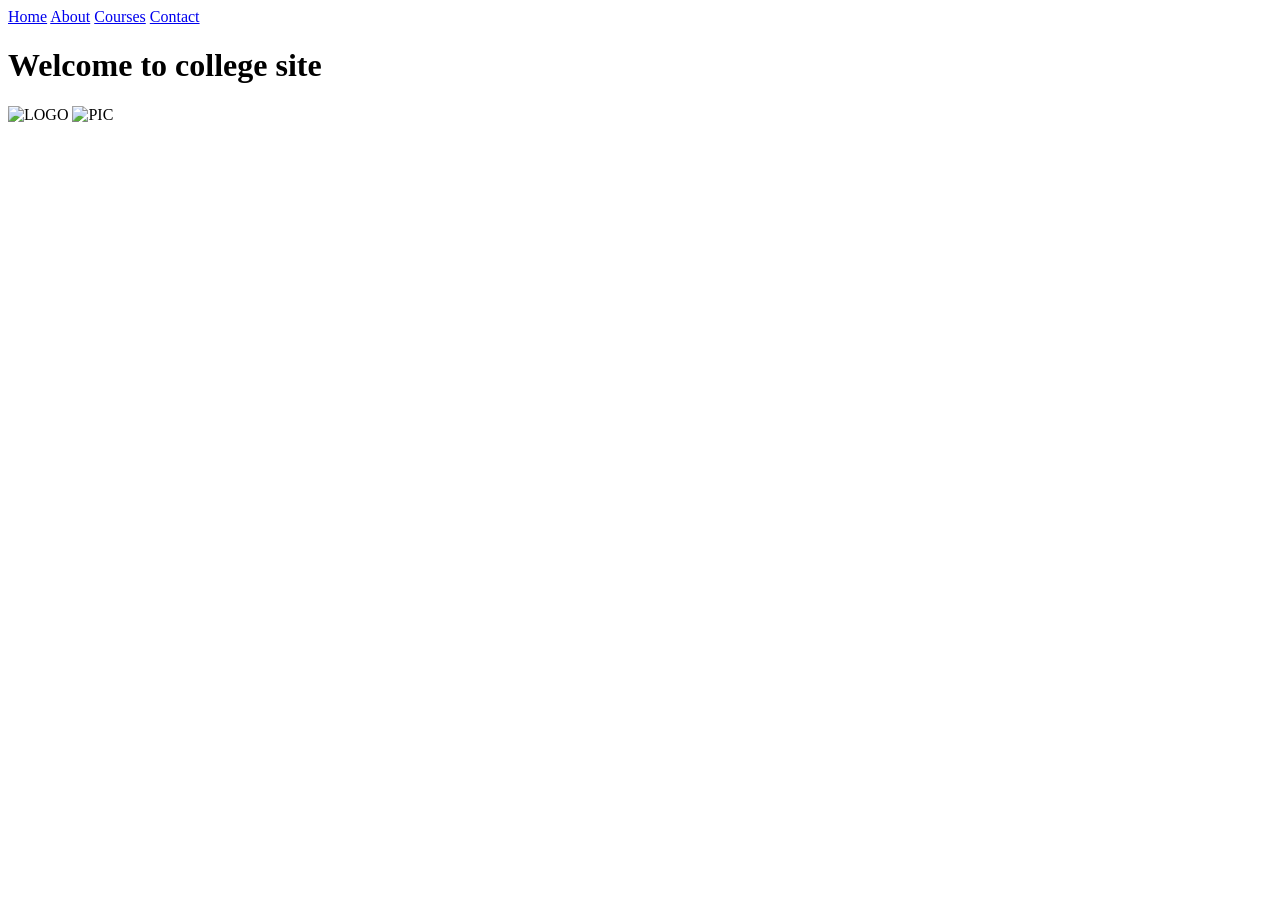
==== index.html @ 6aaa38d8 "Add files via upload" ====
<!DOCTYPE html>
<html lang="en">
<head>
    <meta charset="UTF-8">
    <meta name="viewport" content="width=device-width, initial-scale=1.0">
    <title>index</title>
</head>
<body>
    <header>
       <nav>
          <a href="index.html">Home</a>
          <a href="about.html">About</a>
          <a href="courses.html">Courses</a>
          <a href="contact.html">Contact</a>
       </nav>
    </header>
    <h1>Welcome to college site</h1>
     
    <img src="images/images.jpg" alt="LOGO">
    <img src="images/images (1).jpg" alt="PIC">
</body>
</html>
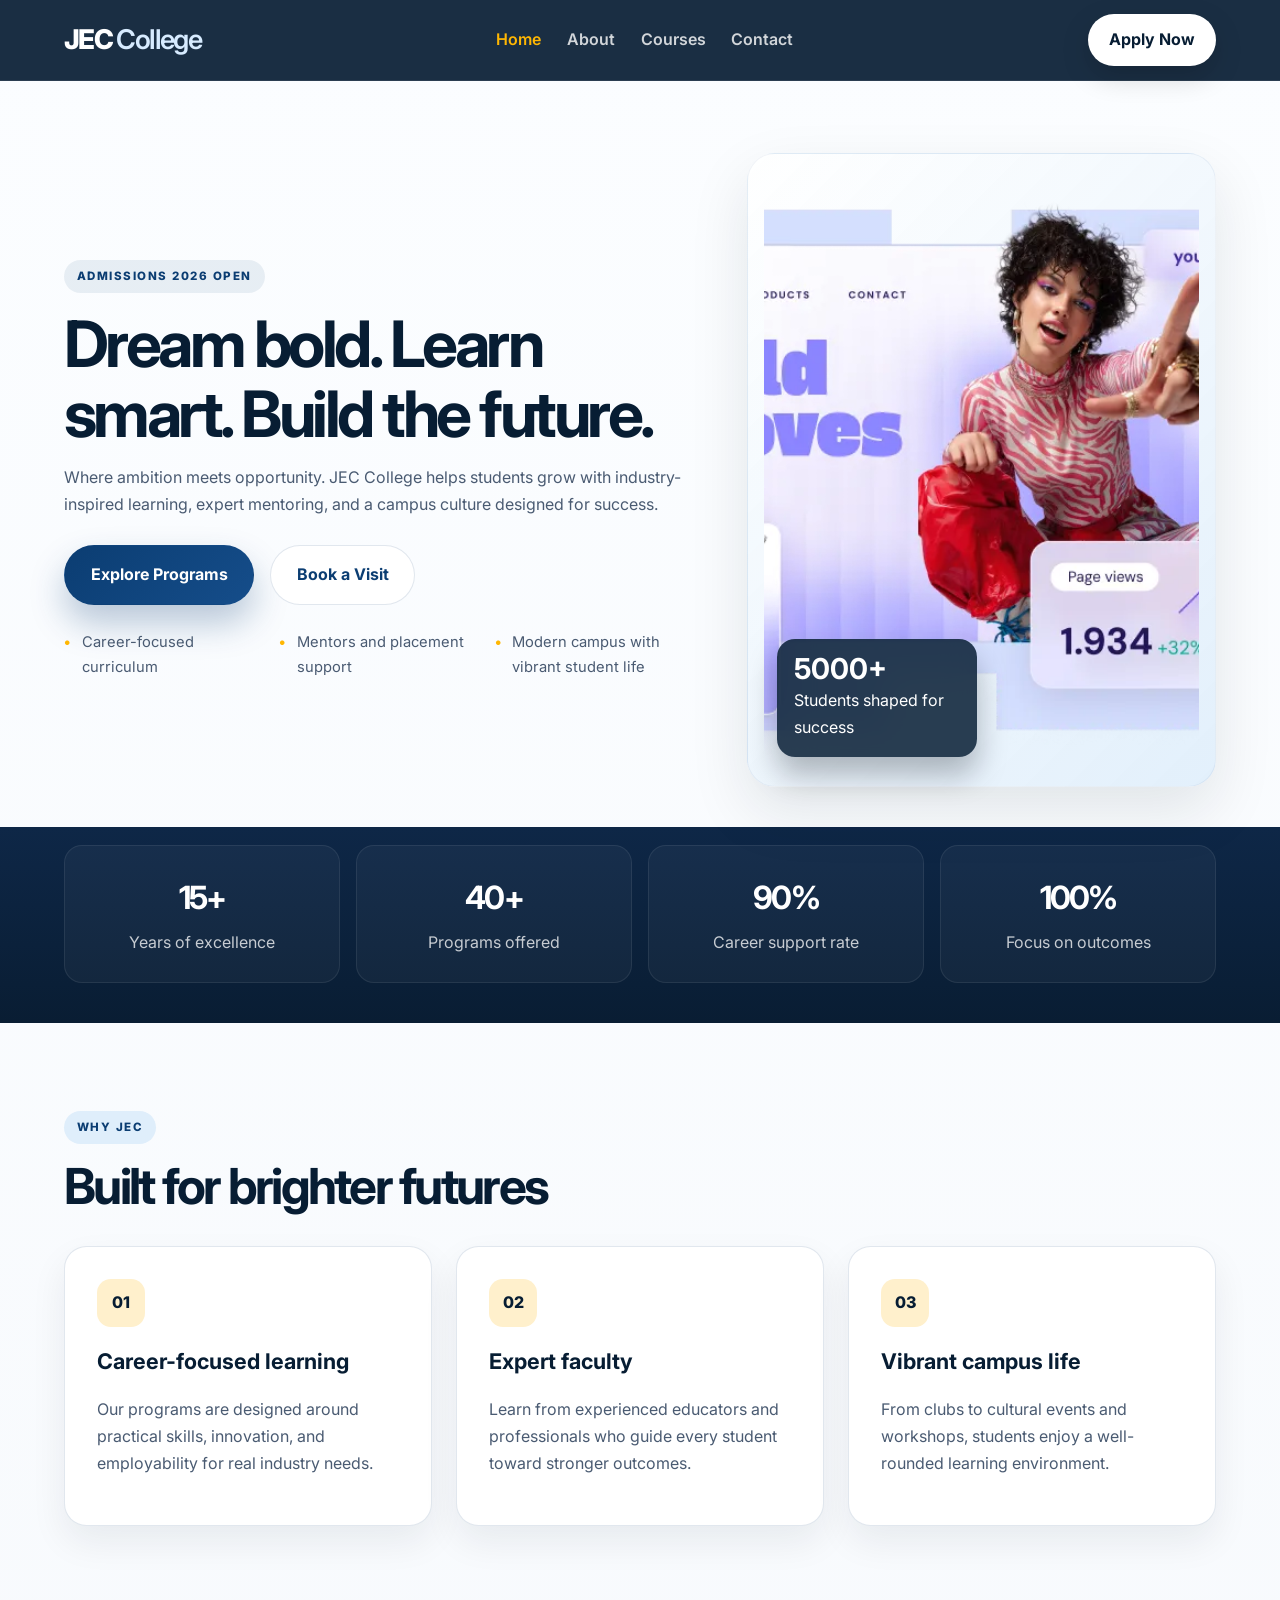
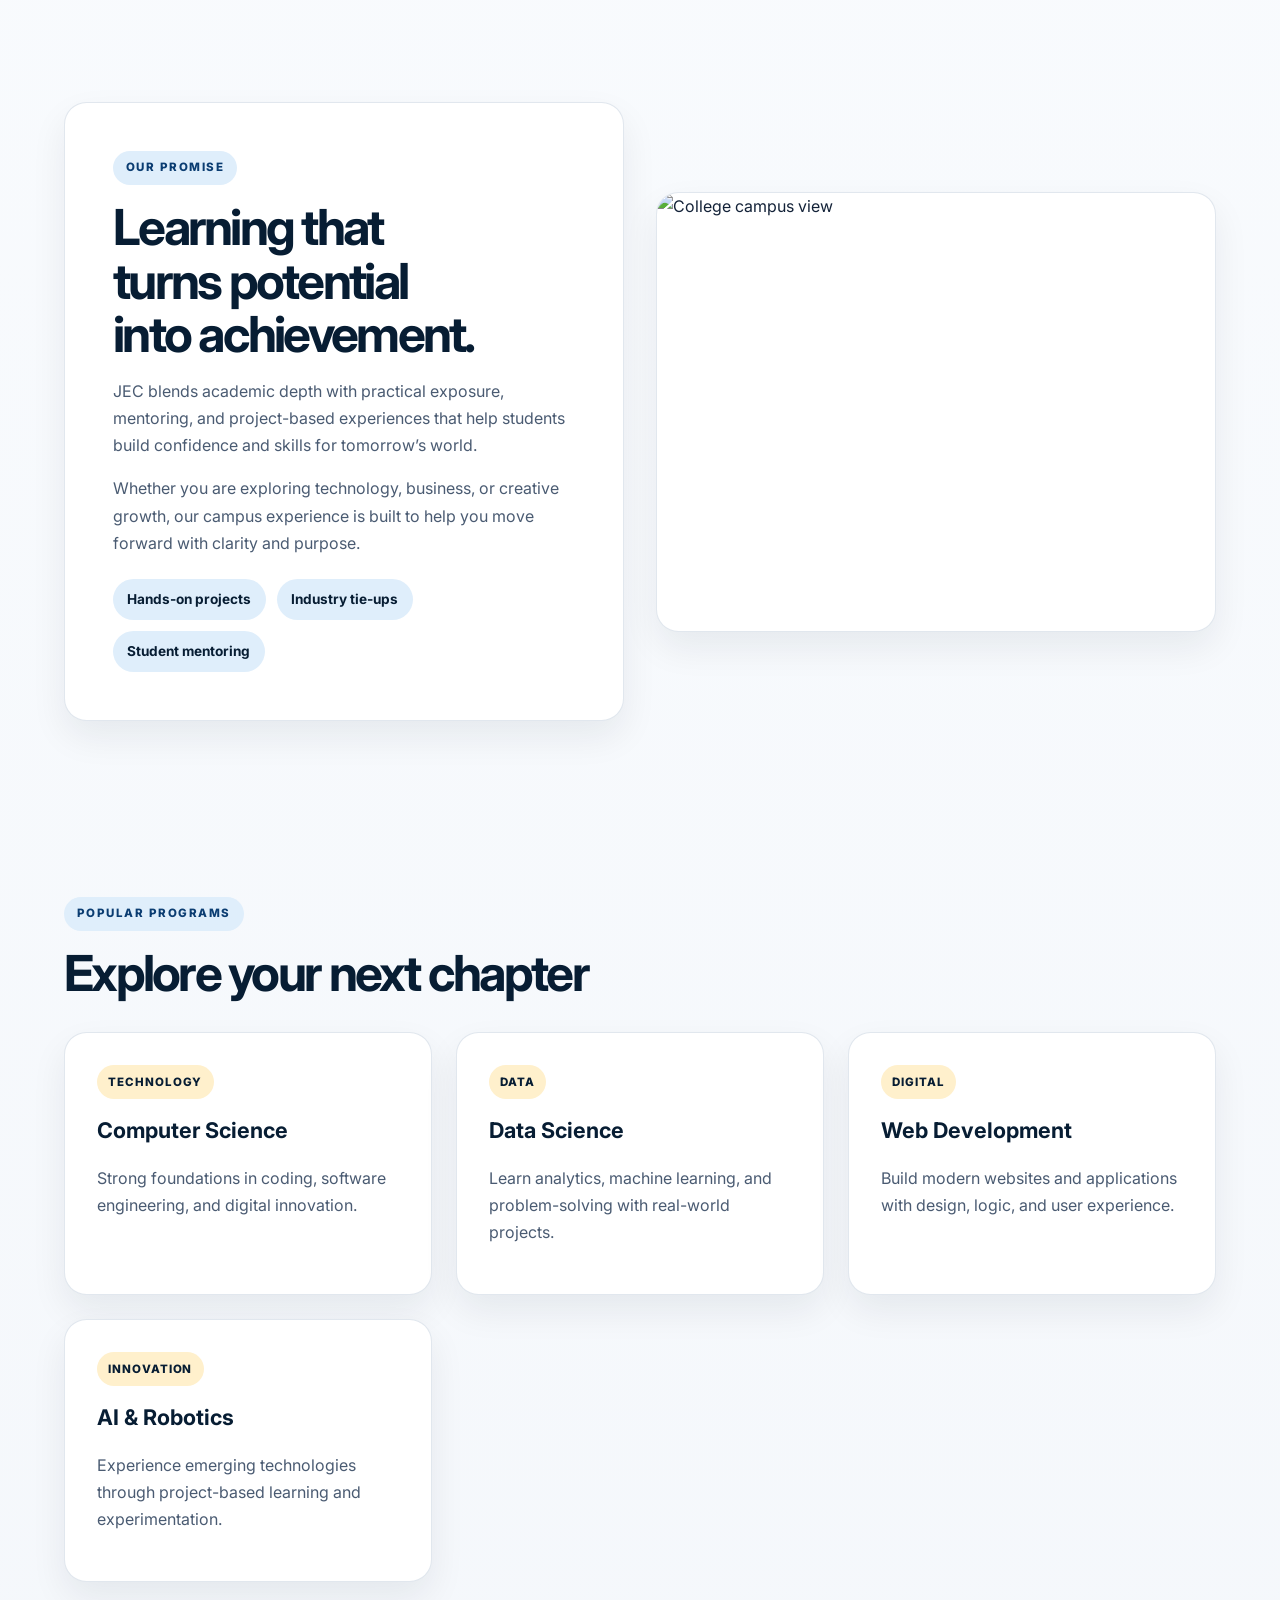
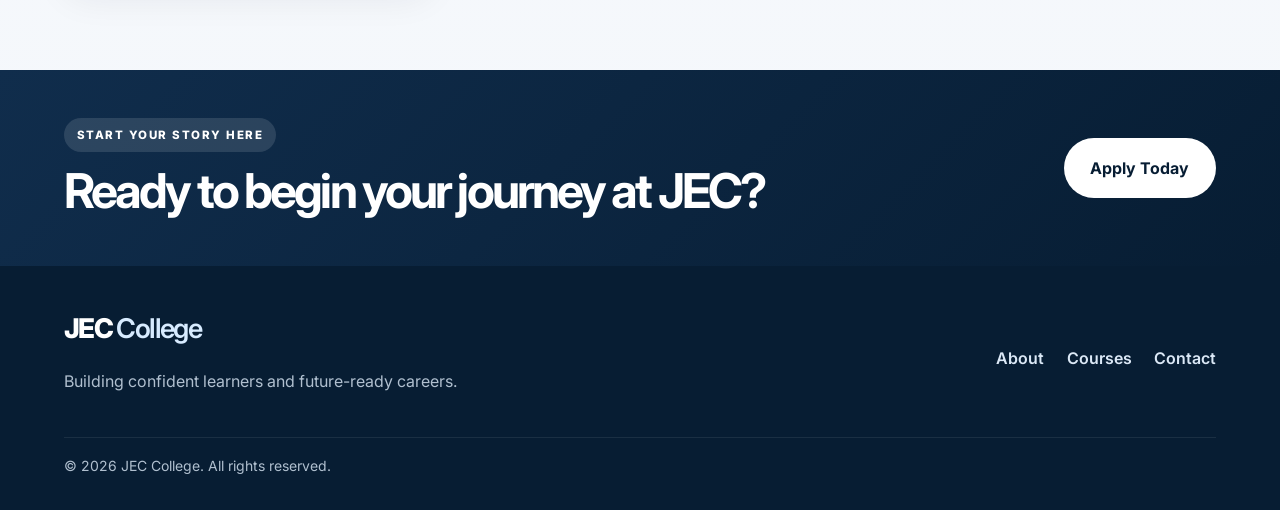
==== commit 044f5b5b: "updated site" ====
--- a/index.html
+++ b/index.html
@@ -3,20 +3,168 @@
 <head>
     <meta charset="UTF-8">
     <meta name="viewport" content="width=device-width, initial-scale=1.0">
-    <title>index</title>
+    <title>JEC College | Future Begins Here</title>
+    <link rel="preconnect" href="https://fonts.googleapis.com">
+    <link rel="preconnect" href="https://fonts.gstatic.com" crossorigin>
+    <link href="https://fonts.googleapis.com/css2?family=Inter:wght@400;500;600;700;800;900&display=swap" rel="stylesheet">
+    <link rel="stylesheet" href="styles.css">
 </head>
 <body>
-    <header>
-       <nav>
-          <a href="index.html">Home</a>
-          <a href="about.html">About</a>
-          <a href="courses.html">Courses</a>
-          <a href="contact.html">Contact</a>
-       </nav>
+    <header class="site-header">
+        <nav class="navbar container">
+            <a href="index.html" class="brand">JEC<span> College</span></a>
+            <div class="nav-links">
+                <a href="index.html" class="active">Home</a>
+                <a href="about.html">About</a>
+                <a href="courses.html">Courses</a>
+                <a href="contact.html">Contact</a>
+            </div>
+            <a href="contact.html" class="nav-cta">Apply Now</a>
+        </nav>
     </header>
-    <h1>Welcome to college site</h1>
-     
-    <img src="images/images.jpg" alt="LOGO">
-    <img src="images/images (1).jpg" alt="PIC">
+
+    <main>
+        <section class="hero container">
+            <div class="hero-copy">
+                <span class="eyebrow">Admissions 2026 Open</span>
+                <h1>Dream bold. Learn smart. Build the future.</h1>
+                <p>Where ambition meets opportunity. JEC College helps students grow with industry-inspired learning, expert mentoring, and a campus culture designed for success.</p>
+                <div class="cta-row">
+                    <a class="btn btn-primary" href="courses.html">Explore Programs</a>
+                    <a class="btn btn-secondary" href="contact.html">Book a Visit</a>
+                </div>
+                <ul class="hero-points">
+                    <li>Career-focused curriculum</li>
+                    <li>Mentors and placement support</li>
+                    <li>Modern campus with vibrant student life</li>
+                </ul>
+            </div>
+            <div class="hero-visual">
+                <img src="images/jeckukas-brand.webp" alt="Creative education and growth concept">
+                <div class="floating-card">
+                    <strong>5000+</strong>
+                    <span>Students shaped for success</span>
+                </div>
+            </div>
+        </section>
+
+        <section class="stats-wrap">
+            <div class="container stats-grid">
+                <div class="stat-box">
+                    <strong>15+</strong>
+                    <span>Years of excellence</span>
+                </div>
+                <div class="stat-box">
+                    <strong>40+</strong>
+                    <span>Programs offered</span>
+                </div>
+                <div class="stat-box">
+                    <strong>90%</strong>
+                    <span>Career support rate</span>
+                </div>
+                <div class="stat-box">
+                    <strong>100%</strong>
+                    <span>Focus on outcomes</span>
+                </div>
+            </div>
+        </section>
+
+        <section class="container section">
+            <div class="section-heading">
+                <span class="eyebrow dark">Why JEC</span>
+                <h2>Built for brighter futures</h2>
+            </div>
+            <div class="grid-3">
+                <article class="info-card">
+                    <div class="icon">01</div>
+                    <h3>Career-focused learning</h3>
+                    <p>Our programs are designed around practical skills, innovation, and employability for real industry needs.</p>
+                </article>
+                <article class="info-card">
+                    <div class="icon">02</div>
+                    <h3>Expert faculty</h3>
+                    <p>Learn from experienced educators and professionals who guide every student toward stronger outcomes.</p>
+                </article>
+                <article class="info-card">
+                    <div class="icon">03</div>
+                    <h3>Vibrant campus life</h3>
+                    <p>From clubs to cultural events and workshops, students enjoy a well-rounded learning environment.</p>
+                </article>
+            </div>
+        </section>
+
+        <section class="container section split-layout">
+            <div class="text-panel">
+                <span class="eyebrow dark">Our promise</span>
+                <h2>Learning that turns potential into achievement.</h2>
+                <p>JEC blends academic depth with practical exposure, mentoring, and project-based experiences that help students build confidence and skills for tomorrow’s world.</p>
+                <p>Whether you are exploring technology, business, or creative growth, our campus experience is built to help you move forward with clarity and purpose.</p>
+                <div class="mini-list">
+                    <span>Hands-on projects</span>
+                    <span>Industry tie-ups</span>
+                    <span>Student mentoring</span>
+                </div>
+            </div>
+            <div class="image-panel">
+                <img src="images/images.jpg" alt="College campus view">
+            </div>
+        </section>
+
+        <section class="container section">
+            <div class="section-heading">
+                <span class="eyebrow dark">Popular programs</span>
+                <h2>Explore your next chapter</h2>
+            </div>
+            <div class="program-grid">
+                <article class="program-card">
+                    <span class="tag">Technology</span>
+                    <h3>Computer Science</h3>
+                    <p>Strong foundations in coding, software engineering, and digital innovation.</p>
+                </article>
+                <article class="program-card">
+                    <span class="tag">Data</span>
+                    <h3>Data Science</h3>
+                    <p>Learn analytics, machine learning, and problem-solving with real-world projects.</p>
+                </article>
+                <article class="program-card">
+                    <span class="tag">Digital</span>
+                    <h3>Web Development</h3>
+                    <p>Build modern websites and applications with design, logic, and user experience.</p>
+                </article>
+                <article class="program-card">
+                    <span class="tag">Innovation</span>
+                    <h3>AI & Robotics</h3>
+                    <p>Experience emerging technologies through project-based learning and experimentation.</p>
+                </article>
+            </div>
+        </section>
+
+        <section class="cta-banner">
+            <div class="container cta-inner">
+                <div>
+                    <span class="eyebrow light">Start your story here</span>
+                    <h2>Ready to begin your journey at JEC?</h2>
+                </div>
+                <a href="contact.html" class="btn btn-light">Apply Today</a>
+            </div>
+        </section>
+    </main>
+
+    <footer class="site-footer">
+        <div class="container footer-inner">
+            <div>
+                <a href="index.html" class="brand">JEC<span> College</span></a>
+                <p>Building confident learners and future-ready careers.</p>
+            </div>
+            <div class="footer-links">
+                <a href="about.html">About</a>
+                <a href="courses.html">Courses</a>
+                <a href="contact.html">Contact</a>
+            </div>
+        </div>
+        <div class="container footer-bottom">
+            © 2026 JEC College. All rights reserved.
+        </div>
+    </footer>
 </body>
 </html>
--- a/styles.css
+++ b/styles.css
@@ -0,0 +1,691 @@
+:root {
+    --bg: #f4f7fb;
+    --card: #ffffff;
+    --primary: #0b3d72;
+    --primary-dark: #071d33;
+    --primary-light: #dfeefb;
+    --text: #132238;
+    --muted: #4a5b72;
+    --accent: #ffb703;
+    --accent-soft: #fff0cc;
+    --border: rgba(11, 61, 114, 0.12);
+    --shadow: 0 24px 60px rgba(10, 25, 43, 0.1);
+    --shadow-card: 0 16px 36px rgba(12, 28, 48, 0.07);
+    --space-1: 0.35rem;
+    --space-2: 0.65rem;
+    --space-3: 1rem;
+    --space-4: 1.5rem;
+    --space-5: 2rem;
+    --space-6: 3rem;
+    --space-7: 4rem;
+    --space-8: 5.5rem;
+    --radius-card: 1.4rem;
+    --type-body: 1rem;
+    --type-small: 0.875rem;
+    --type-label: 0.72rem;
+    --type-lead: 1.125rem;
+    --type-display: clamp(2.8rem, 5vw, 5rem);
+    --type-page-heading: clamp(2.4rem, 4vw, 4rem);
+    --type-section-heading: clamp(2.2rem, 4vw, 3.1rem);
+}
+
+* {
+    box-sizing: border-box;
+}
+
+html {
+    scroll-behavior: smooth;
+}
+
+body {
+    margin: 0;
+    font-family: "Inter", Arial, sans-serif;
+    background: linear-gradient(180deg, #fbfdff 0%, var(--bg) 100%);
+    color: var(--text);
+    line-height: 1.7;
+    font-size: var(--type-body);
+    -webkit-font-smoothing: antialiased;
+}
+
+a {
+    text-decoration: none;
+    color: inherit;
+}
+
+img {
+    display: block;
+    width: 100%;
+    max-width: 100%;
+}
+
+.container {
+    width: min(1180px, 90%);
+    margin: 0 auto;
+}
+
+.site-header {
+    position: sticky;
+    top: 0;
+    background: rgba(7, 29, 51, 0.92);
+    backdrop-filter: blur(16px);
+    z-index: 20;
+    border-bottom: 1px solid rgba(255, 255, 255, 0.08);
+}
+
+.navbar {
+    display: flex;
+    align-items: center;
+    justify-content: space-between;
+    min-height: 80px;
+    gap: var(--space-4);
+}
+
+.brand {
+    font-size: 1.7rem;
+    font-weight: 800;
+    color: #fff;
+    letter-spacing: -0.06em;
+}
+
+.brand span {
+    color: #d7ebff;
+    font-weight: 600;
+}
+
+.nav-links {
+    display: flex;
+    align-items: center;
+    gap: 1.6rem;
+    color: rgba(255, 255, 255, 0.8);
+    font-weight: 600;
+}
+
+.nav-links a {
+    transition: color 0.2s ease;
+}
+
+.nav-links a:hover,
+.nav-links a.active {
+    color: var(--accent);
+}
+
+.nav-cta,
+.btn {
+    display: inline-flex;
+    align-items: center;
+    justify-content: center;
+    border-radius: 999px;
+    font-weight: 700;
+    transition: transform 0.2s ease, box-shadow 0.2s ease;
+}
+
+.nav-cta {
+    background: #fff;
+    color: var(--primary-dark);
+    padding: 0.8rem 1.3rem;
+    box-shadow: 0 10px 28px rgba(0, 0, 0, 0.18);
+}
+
+.nav-cta:hover,
+.btn:hover {
+    transform: translateY(-2px);
+}
+
+.hero {
+    display: grid;
+    grid-template-columns: 1.15fr 0.85fr;
+    align-items: center;
+    gap: 3rem;
+    padding: 4.5rem 0 2.5rem;
+}
+
+.eyebrow {
+    display: inline-block;
+    padding: 0.45rem 0.8rem;
+    border-radius: 999px;
+    background: rgba(11, 61, 114, 0.08);
+    color: var(--primary);
+    font-size: var(--type-label);
+    font-weight: 800;
+    letter-spacing: 0.13em;
+    text-transform: uppercase;
+}
+
+.eyebrow.dark {
+    background: var(--primary-light);
+}
+
+.eyebrow.light {
+    background: rgba(255, 255, 255, 0.12);
+    color: #fff;
+}
+
+.hero-copy h1,
+.page-hero h1,
+.section-heading h2,
+.text-panel h2 {
+    margin: 1rem 0 0.9rem;
+    line-height: 1.08;
+    letter-spacing: -0.055em;
+    color: var(--primary-dark);
+    text-wrap: balance;
+}
+
+.hero-copy h1 {
+    font-size: var(--type-display);
+    max-width: 620px;
+}
+
+.hero-copy p,
+.page-hero p,
+.text-panel p,
+.info-card p,
+.program-card p,
+.contact-card p,
+.form-group label,
+.table-wrap {
+    color: var(--muted);
+}
+
+.cta-row {
+    display: flex;
+    flex-wrap: wrap;
+    gap: var(--space-3);
+    margin-top: 1.7rem;
+}
+
+.btn {
+    padding: 0.95rem 1.6rem;
+    border: 1px solid transparent;
+}
+
+.btn-primary {
+    background: linear-gradient(135deg, var(--primary) 0%, #154d8a 100%);
+    color: #fff;
+    box-shadow: 0 18px 35px rgba(11, 61, 114, 0.28);
+}
+
+.btn-secondary {
+    background: #fff;
+    color: var(--primary);
+    border-color: var(--border);
+}
+
+.btn-light {
+    background: #fff;
+    color: var(--primary-dark);
+}
+
+.hero-points {
+    list-style: none;
+    padding: 0;
+    margin: 1.6rem 0 0;
+    display: grid;
+    grid-template-columns: repeat(3, minmax(0, 1fr));
+    gap: 0.7rem;
+    max-width: 640px;
+    font-size: 0.92rem;
+    color: var(--muted);
+}
+
+.hero-points li {
+    position: relative;
+    padding-left: 1.1rem;
+}
+
+.hero-points li::before {
+    content: "•";
+    position: absolute;
+    left: 0;
+    color: var(--accent);
+    font-weight: 800;
+}
+
+.hero-visual {
+    position: relative;
+    padding: 1rem;
+    border-radius: 28px;
+    background: linear-gradient(135deg, rgba(255,255,255,0.8), rgba(223,238,251,0.9));
+    border: 1px solid rgba(11, 61, 114, 0.06);
+    box-shadow: var(--shadow);
+}
+
+.hero-visual img {
+    border-radius: 22px;
+    height: 600px;
+    object-fit: cover;
+}
+
+.floating-card {
+    position: absolute;
+    left: 1.8rem;
+    bottom: 1.8rem;
+    display: flex;
+    flex-direction: column;
+    gap: 0.2rem;
+    background: rgba(7, 29, 51, 0.85);
+    backdrop-filter: blur(16px);
+    color: #fff;
+    width: min(200px, 56%);
+    padding: 1rem 1.1rem;
+    border-radius: 18px;
+    box-shadow: 0 18px 30px rgba(3, 12, 22, 0.28);
+}
+
+.floating-card strong {
+    font-size: 1.8rem;
+    line-height: 1;
+}
+
+.stats-wrap {
+    background: linear-gradient(180deg, #0e2747 0%, #091d33 100%);
+    color: #fff;
+    padding: 1.1rem 0 2.5rem;
+}
+
+.stats-grid {
+    display: grid;
+    grid-template-columns: repeat(4, minmax(0, 1fr));
+    gap: 1rem;
+}
+
+.stat-box {
+    padding: 1.6rem 1.2rem;
+    border-radius: 18px;
+    background: rgba(255, 255, 255, 0.04);
+    border: 1px solid rgba(255, 255, 255, 0.08);
+    text-align: center;
+}
+
+.stat-box strong {
+    display: block;
+    font-size: 2rem;
+    letter-spacing: -0.06em;
+    margin-bottom: 0.2rem;
+}
+
+.stat-box span {
+    color: rgba(255, 255, 255, 0.76);
+}
+
+.section {
+    padding: var(--space-8) 0;
+}
+
+.section-heading {
+    margin-bottom: var(--space-5);
+}
+
+.section-heading h2,
+.text-panel h2 {
+    font-size: var(--type-section-heading);
+    max-width: 700px;
+}
+
+.grid-3,
+.program-grid {
+    display: grid;
+    grid-template-columns: repeat(3, minmax(0, 1fr));
+    gap: var(--space-4);
+}
+
+.info-card,
+.program-card,
+.form-box,
+.contact-card,
+.text-panel,
+.image-panel {
+    background: var(--card);
+    border: 1px solid var(--border);
+    border-radius: var(--radius-card);
+    box-shadow: var(--shadow-card);
+}
+
+.info-card,
+.program-card {
+    padding: var(--space-5);
+}
+
+.info-card {
+    transition: transform 0.2s ease, box-shadow 0.2s ease, border-color 0.2s ease;
+}
+
+.info-card:hover {
+    transform: translateY(-4px);
+    border-color: rgba(11, 61, 114, 0.24);
+    box-shadow: 0 22px 42px rgba(12, 28, 48, 0.11);
+}
+
+.icon {
+    width: 48px;
+    height: 48px;
+    display: grid;
+    place-items: center;
+    border-radius: 14px;
+    background: var(--accent-soft);
+    color: var(--primary-dark);
+    font-weight: 800;
+    margin-bottom: 1rem;
+}
+
+.info-card h3,
+.program-card h3,
+.contact-card h3,
+.form-box h3 {
+    margin: 0 0 0.7rem;
+    color: var(--primary-dark);
+    font-size: 1.35rem;
+}
+
+.split-layout {
+    display: grid;
+    grid-template-columns: 1fr 1fr;
+    gap: 2rem;
+    align-items: center;
+}
+
+.split-layout.reverse {
+    grid-template-columns: 1fr 1fr;
+}
+
+.split-layout.reverse .text-panel {
+    order: 2;
+}
+
+.split-layout.reverse .image-panel {
+    order: 1;
+}
+
+.text-panel {
+    padding: var(--space-6);
+}
+
+.image-panel {
+    overflow: hidden;
+    min-height: 440px;
+}
+
+.image-panel img {
+    height: 100%;
+    object-fit: cover;
+}
+
+.mini-list {
+    display: flex;
+    flex-wrap: wrap;
+    gap: 0.7rem;
+    margin-top: 1.4rem;
+}
+
+.mini-list span {
+    background: var(--primary-light);
+    color: var(--primary-dark);
+    border-radius: 999px;
+    padding: 0.55rem 0.9rem;
+    font-size: 0.85rem;
+    font-weight: 700;
+}
+
+.tag {
+    display: inline-block;
+    margin-bottom: 0.8rem;
+    padding: 0.45rem 0.7rem;
+    border-radius: 999px;
+    background: var(--accent-soft);
+    color: var(--primary-dark);
+    font-size: 0.72rem;
+    font-weight: 800;
+    letter-spacing: 0.08em;
+    text-transform: uppercase;
+}
+
+.cta-banner {
+    background: linear-gradient(135deg, #102d4c 0%, #071d33 100%);
+    color: #fff;
+    padding: 3rem 0;
+}
+
+.cta-inner {
+    display: flex;
+    align-items: center;
+    justify-content: space-between;
+    gap: 1.2rem;
+}
+
+.cta-inner h2 {
+    margin: 0.8rem 0 0;
+    font-size: clamp(2rem, 4vw, 3rem);
+    line-height: 1.1;
+    letter-spacing: -0.06em;
+    color: #fff;
+}
+
+.site-footer {
+    background: #071d33;
+    color: #dbe8f6;
+    padding-top: 2.5rem;
+}
+
+.footer-inner {
+    display: flex;
+    align-items: center;
+    justify-content: space-between;
+    gap: 1.2rem;
+    padding-bottom: 1.6rem;
+}
+
+.footer-inner p {
+    color: rgba(219, 232, 246, 0.8);
+}
+
+.footer-links {
+    display: flex;
+    gap: 1.4rem;
+    font-weight: 600;
+}
+
+.footer-bottom {
+    border-top: 1px solid rgba(255,255,255,0.08);
+    padding: 1rem 0 2rem;
+    color: rgba(219,232,246,0.8);
+    font-size: var(--type-small);
+}
+
+.page-hero {
+    padding: var(--space-8) 0 var(--space-4);
+    text-align: center;
+}
+
+.page-hero h1 {
+    font-size: var(--type-page-heading);
+    max-width: 780px;
+    margin-left: auto;
+    margin-right: auto;
+}
+
+.page-hero p {
+    max-width: 700px;
+    margin: 0 auto;
+    font-size: var(--type-lead);
+    line-height: 1.8;
+}
+
+.contact-layout {
+    display: grid;
+    grid-template-columns: 0.85fr 1.15fr;
+    gap: 1.5rem;
+    align-items: start;
+}
+
+.contact-card,
+.form-box {
+    padding: 1.7rem;
+}
+
+.form-box form {
+    display: grid;
+    gap: 1rem;
+}
+
+.form-group {
+    display: grid;
+    gap: 0.45rem;
+}
+
+input,
+select,
+textarea {
+    width: 100%;
+    border: 1px solid rgba(11, 61, 114, 0.18);
+    border-radius: 12px;
+    padding: 0.9rem 0.95rem;
+    font: inherit;
+    background: #f9fbfe;
+    color: var(--text);
+}
+
+textarea {
+    min-height: 140px;
+    resize: vertical;
+}
+
+.table-wrap {
+    overflow-x: auto;
+    background: var(--card);
+    border: 1px solid var(--border);
+    border-radius: 22px;
+    box-shadow: 0 18px 34px rgba(12, 28, 48, 0.06);
+    padding: 1rem;
+}
+
+table {
+    width: 100%;
+    border-collapse: collapse;
+    min-width: 620px;
+}
+
+th,
+td {
+    padding: 1rem 1.1rem;
+    text-align: left;
+    border-bottom: 1px solid var(--border);
+}
+
+th {
+    background: #edf4fb;
+    color: var(--primary-dark);
+    font-size: 0.9rem;
+    text-transform: uppercase;
+    letter-spacing: 0.06em;
+}
+
+@media (max-width: 980px) {
+    .hero,
+    .split-layout,
+    .contact-layout,
+    .grid-3,
+    .program-grid,
+    .stats-grid {
+        grid-template-columns: 1fr 1fr;
+    }
+
+    .hero {
+        grid-template-columns: 1fr;
+    }
+
+    .hero-points {
+        grid-template-columns: 1fr;
+    }
+}
+
+@media (max-width: 760px) {
+    .navbar {
+        flex-wrap: wrap;
+        justify-content: center;
+        padding: 1rem 0;
+    }
+
+    .nav-links {
+        order: 3;
+        width: 100%;
+        justify-content: center;
+        flex-wrap: wrap;
+    }
+
+    .hero,
+    .split-layout,
+    .contact-layout,
+    .grid-3,
+    .program-grid,
+    .stats-grid,
+    .cta-inner,
+    .footer-inner {
+        grid-template-columns: 1fr;
+        display: grid;
+    }
+
+    .cta-inner,
+    .footer-inner {
+        align-items: flex-start;
+    }
+
+    .hero-visual img {
+        height: 420px;
+    }
+
+    .section {
+        padding: var(--space-7) 0;
+    }
+
+    .page-hero {
+        padding-top: var(--space-7);
+    }
+
+    .split-layout.reverse .text-panel,
+    .split-layout.reverse .image-panel {
+        order: initial;
+    }
+
+    .text-panel {
+        padding: var(--space-4);
+    }
+}
+
+.form-group {
+    display: grid;
+    gap: 0.4rem;
+}
+
+input,
+textarea {
+    width: 100%;
+    padding: 0.85rem 1rem;
+    border: 1px solid var(--border);
+    border-radius: 10px;
+    font: inherit;
+    background: #fff;
+}
+
+textarea {
+    min-height: 130px;
+    resize: vertical;
+}
+
+@media (max-width: 820px) {
+    .hero,
+    .two-col,
+    .contact-layout,
+    .grid-3,
+    .stats {
+        grid-template-columns: 1fr;
+    }
+
+    .navbar {
+        flex-direction: column;
+        justify-content: center;
+    }
+
+    .hero {
+        padding-top: 2.5rem;
+    }
+}
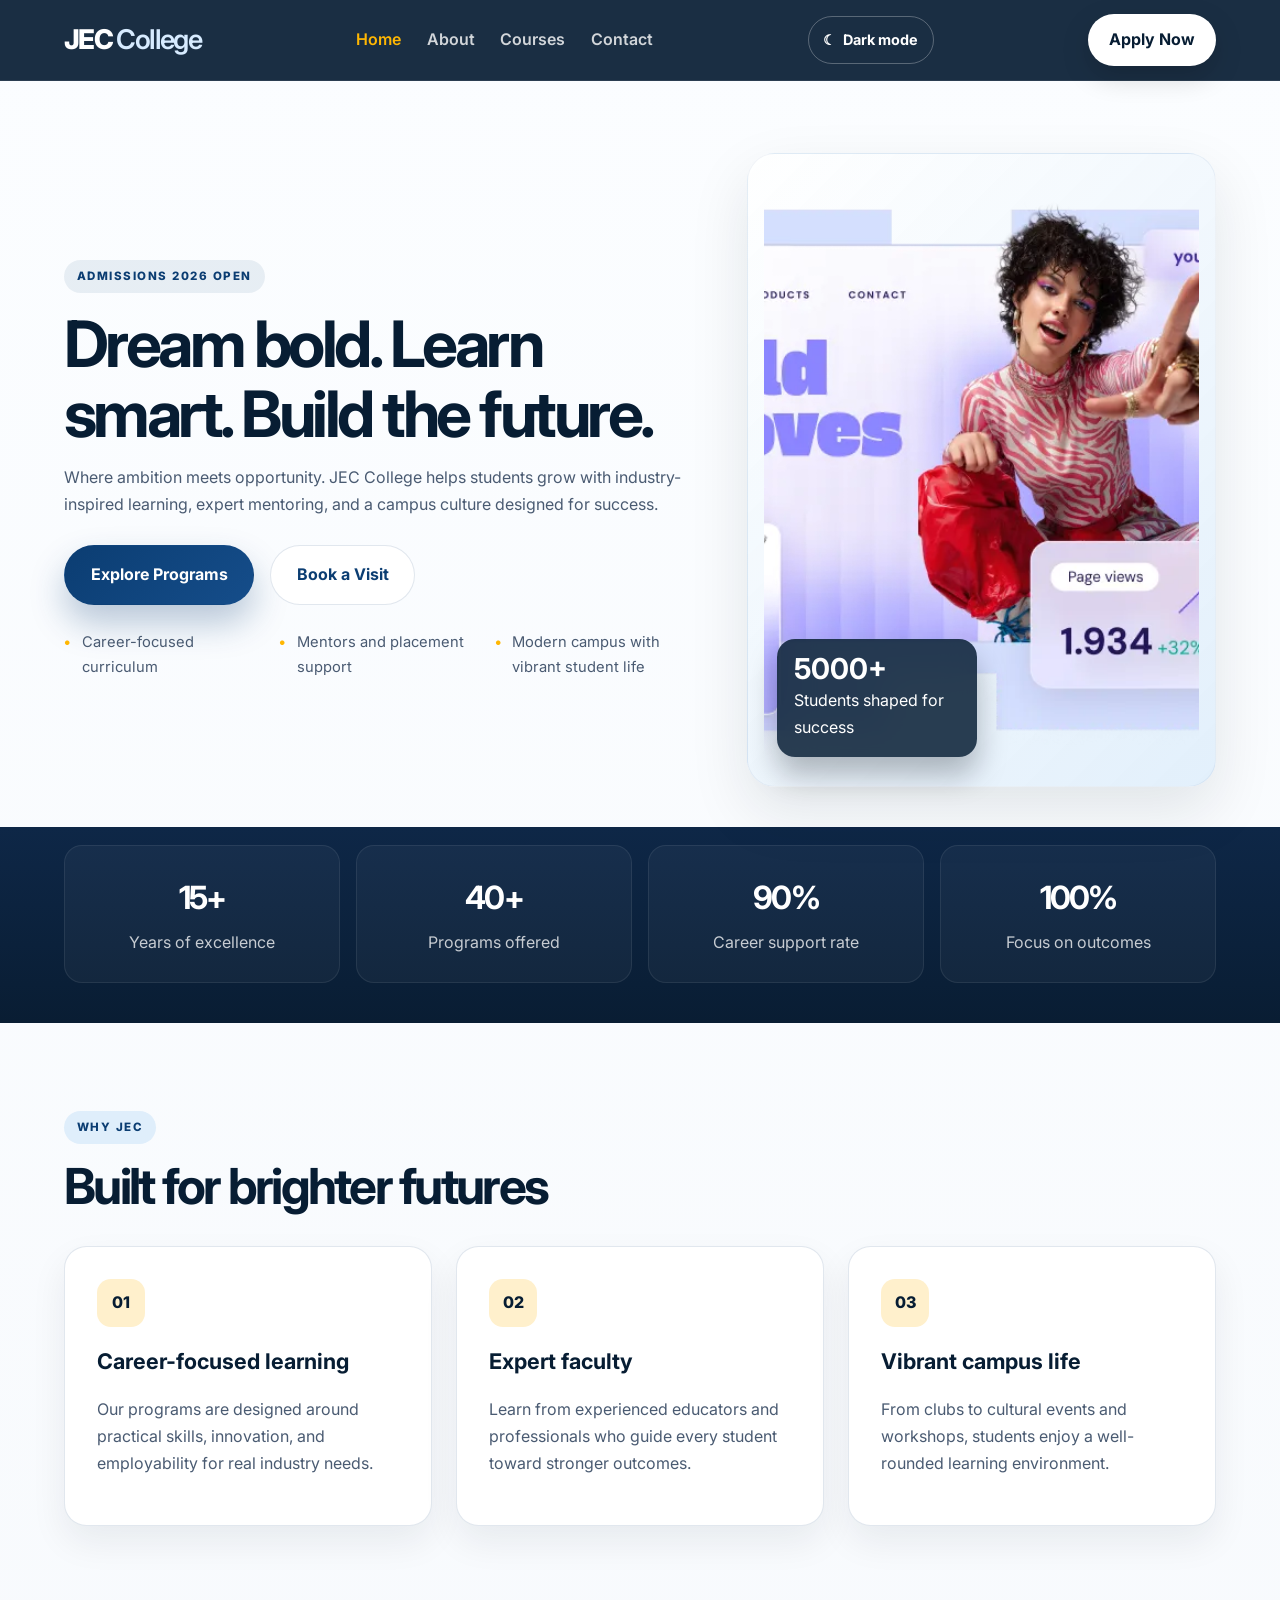
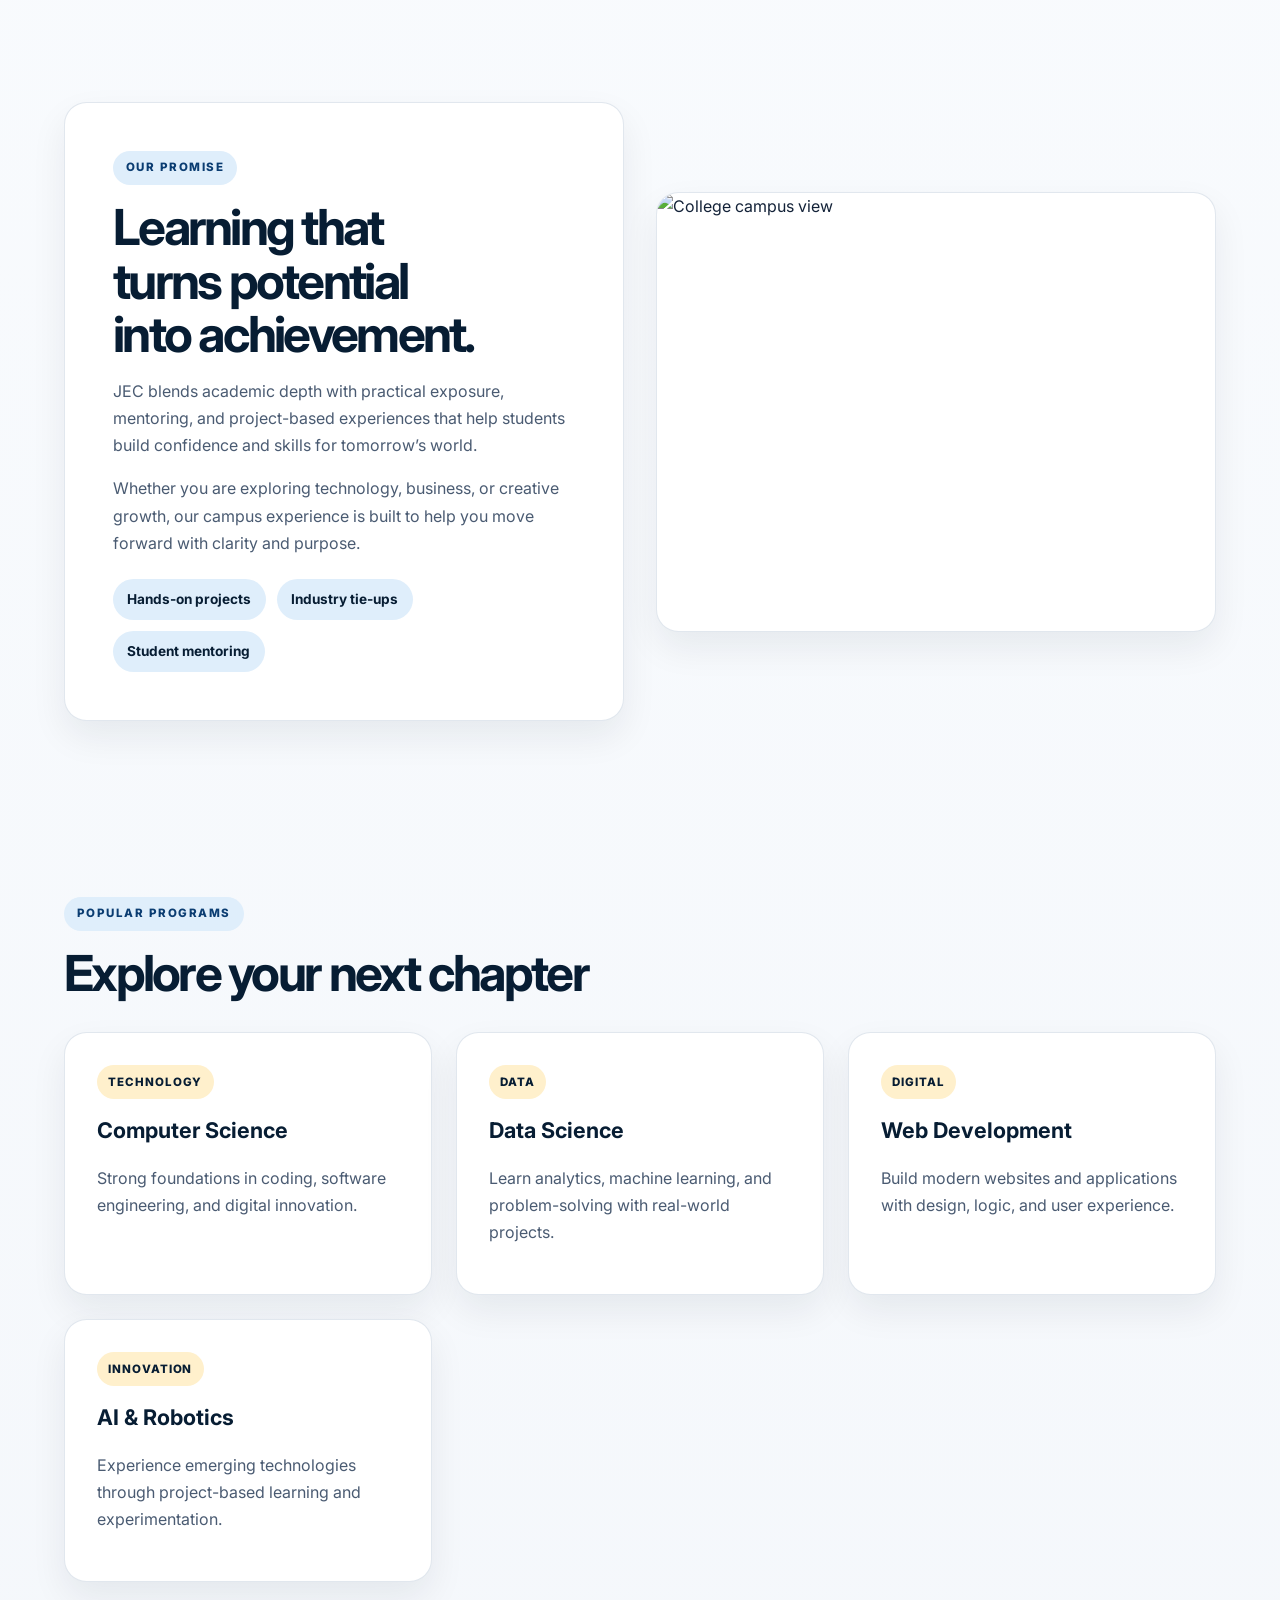
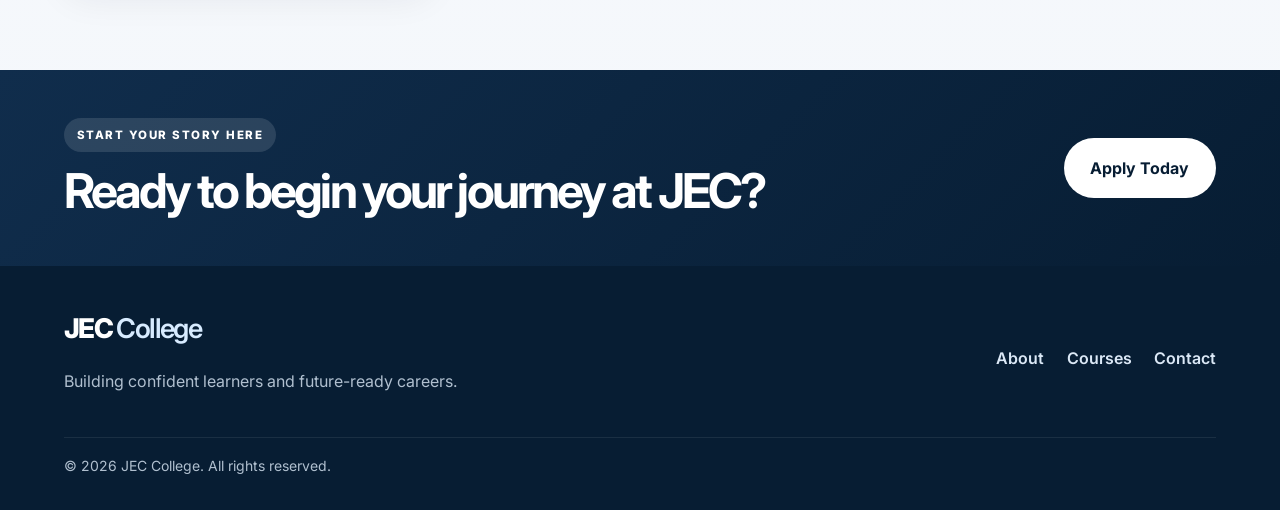
==== commit 1e648284: "updated site" ====
--- a/index.html
+++ b/index.html
@@ -8,6 +8,7 @@
     <link rel="preconnect" href="https://fonts.gstatic.com" crossorigin>
     <link href="https://fonts.googleapis.com/css2?family=Inter:wght@400;500;600;700;800;900&display=swap" rel="stylesheet">
     <link rel="stylesheet" href="styles.css">
+    <script src="theme.js" defer></script>
 </head>
 <body>
     <header class="site-header">
@@ -19,6 +20,10 @@
                 <a href="courses.html">Courses</a>
                 <a href="contact.html">Contact</a>
             </div>
+            <button class="theme-toggle" type="button" aria-label="Switch to dark theme" aria-pressed="false">
+                <span class="theme-icon" aria-hidden="true">&#9790;</span>
+                <span class="theme-label">Dark mode</span>
+            </button>
             <a href="contact.html" class="nav-cta">Apply Now</a>
         </nav>
     </header>
--- a/styles.css
+++ b/styles.css
@@ -11,6 +11,7 @@
     --border: rgba(11, 61, 114, 0.12);
     --shadow: 0 24px 60px rgba(10, 25, 43, 0.1);
     --shadow-card: 0 16px 36px rgba(12, 28, 48, 0.07);
+    --page-top: #fbfdff;
     --space-1: 0.35rem;
     --space-2: 0.65rem;
     --space-3: 1rem;
@@ -27,10 +28,33 @@
     --type-display: clamp(2.8rem, 5vw, 5rem);
     --type-page-heading: clamp(2.4rem, 4vw, 4rem);
     --type-section-heading: clamp(2.2rem, 4vw, 3.1rem);
+    color-scheme: light;
+}
+
+:root[data-theme="dark"] {
+    --bg: #101923;
+    --card: #192633;
+    --primary: #8bbcff;
+    --primary-dark: #e7f0fb;
+    --primary-light: #243b52;
+    --text: #e8eef5;
+    --muted: #b4c0ce;
+    --accent: #ffc857;
+    --accent-soft: #493b1d;
+    --border: rgba(207, 224, 242, 0.14);
+    --shadow: 0 24px 60px rgba(0, 0, 0, 0.28);
+    --shadow-card: 0 16px 36px rgba(0, 0, 0, 0.2);
+    --page-top: #192633;
+    color-scheme: dark;
 }
 
 * {
     box-sizing: border-box;
+}
+
+:root[data-theme="dark"] .hero-visual {
+    background: linear-gradient(135deg, #1b2b3a, #243b52);
+    border-color: var(--border);
 }
 
 html {
@@ -40,7 +64,7 @@
 body {
     margin: 0;
     font-family: "Inter", Arial, sans-serif;
-    background: linear-gradient(180deg, #fbfdff 0%, var(--bg) 100%);
+    background: linear-gradient(180deg, var(--page-top) 0%, var(--bg) 100%);
     color: var(--text);
     line-height: 1.7;
     font-size: var(--type-body);
@@ -117,6 +141,33 @@
     border-radius: 999px;
     font-weight: 700;
     transition: transform 0.2s ease, box-shadow 0.2s ease;
+}
+
+.theme-toggle {
+    display: inline-flex;
+    align-items: center;
+    justify-content: center;
+    gap: 0.45rem;
+    border: 1px solid rgba(255, 255, 255, 0.28);
+    border-radius: 999px;
+    padding: 0.65rem 0.9rem;
+    background: transparent;
+    color: #fff;
+    font: inherit;
+    font-size: 0.9rem;
+    font-weight: 700;
+    cursor: pointer;
+    transition: background 0.2s ease, border-color 0.2s ease;
+}
+
+.theme-toggle:hover {
+    background: rgba(255, 255, 255, 0.1);
+    border-color: rgba(255, 255, 255, 0.5);
+}
+
+.theme-toggle:focus-visible {
+    outline: 3px solid var(--accent);
+    outline-offset: 3px;
 }
 
 .nav-cta {
@@ -206,7 +257,7 @@
 }
 
 .btn-secondary {
-    background: #fff;
+    background: var(--card);
     color: var(--primary);
     border-color: var(--border);
 }
@@ -356,6 +407,15 @@
     box-shadow: 0 22px 42px rgba(12, 28, 48, 0.11);
 }
 
+:root[data-theme="dark"] .eyebrow:not(.light) {
+    background: rgba(139, 188, 255, 0.12);
+}
+
+:root[data-theme="dark"] .info-card:hover {
+    border-color: rgba(139, 188, 255, 0.4);
+    box-shadow: 0 22px 42px rgba(0, 0, 0, 0.3);
+}
+
 .icon {
     width: 48px;
     height: 48px;
@@ -540,7 +600,7 @@
     border-radius: 12px;
     padding: 0.9rem 0.95rem;
     font: inherit;
-    background: #f9fbfe;
+    background: var(--card);
     color: var(--text);
 }
 
@@ -572,7 +632,7 @@
 }
 
 th {
-    background: #edf4fb;
+    background: var(--primary-light);
     color: var(--primary-dark);
     font-size: 0.9rem;
     text-transform: uppercase;
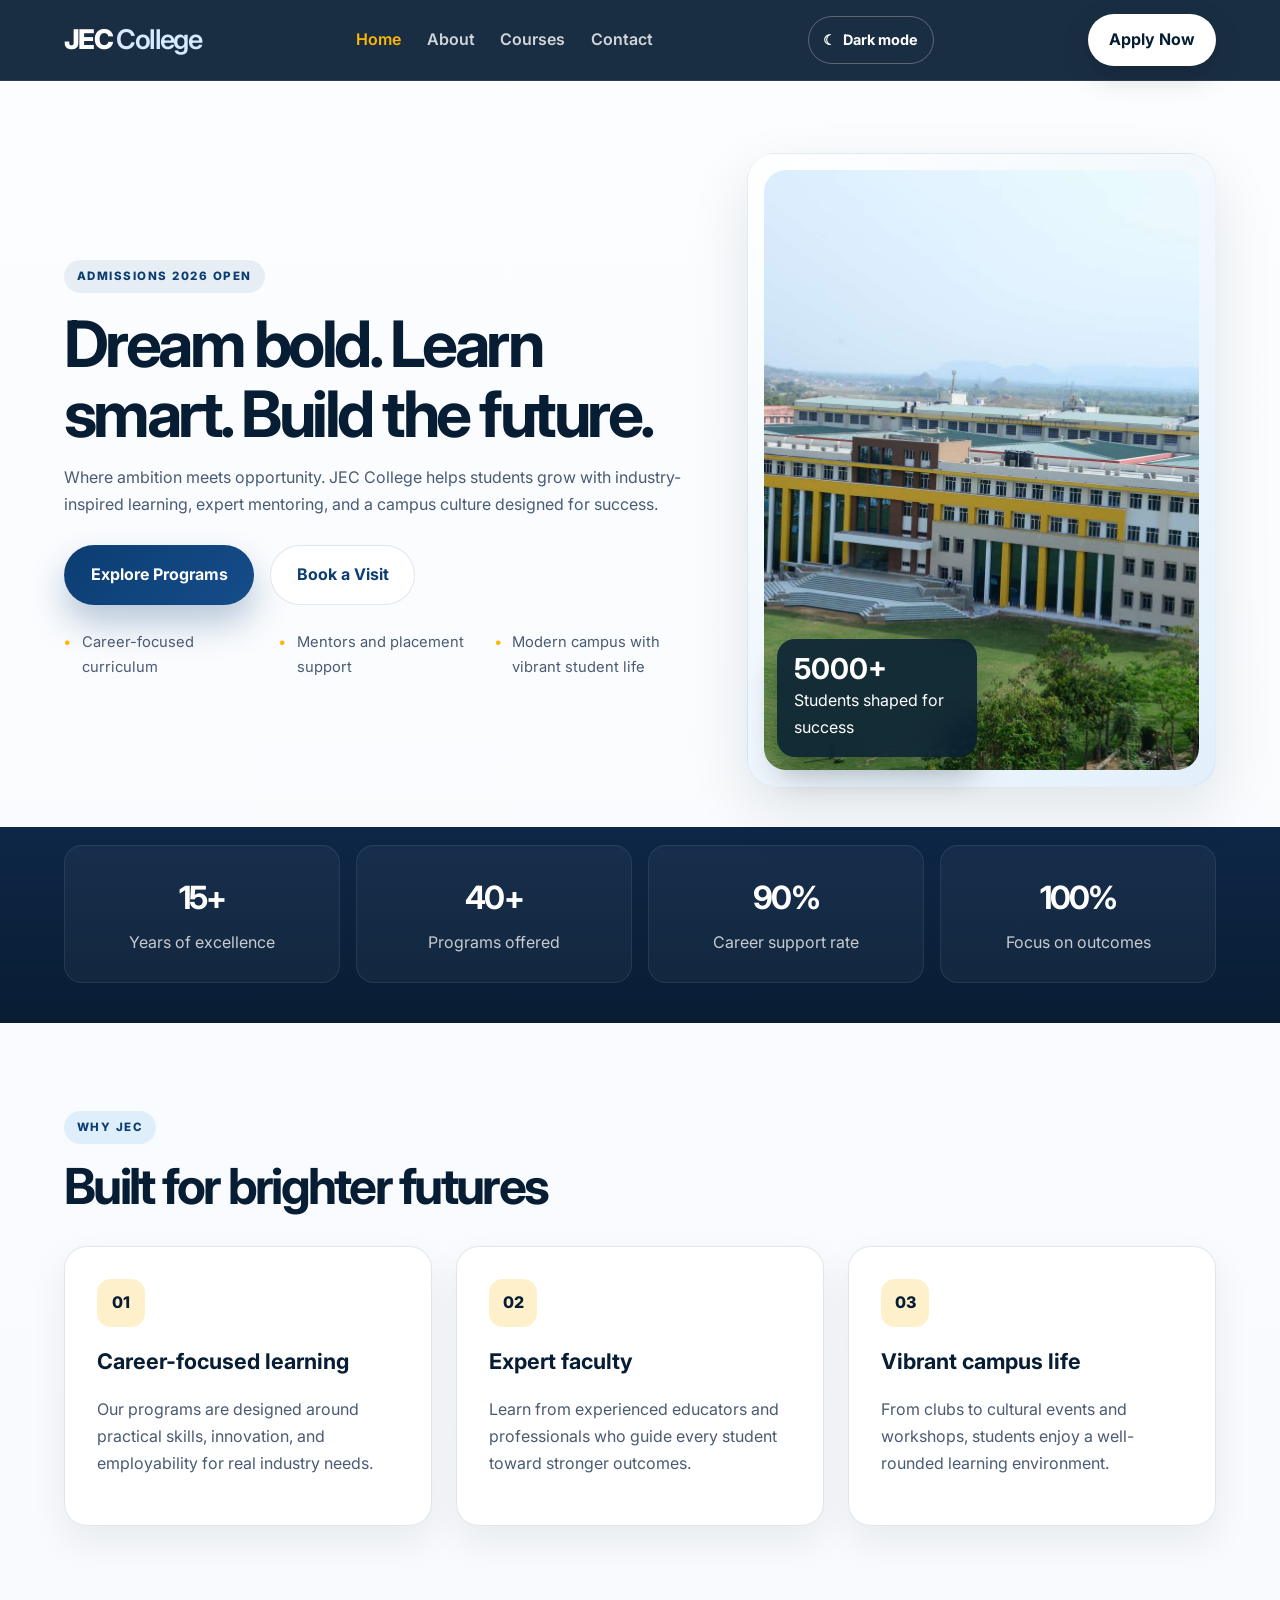
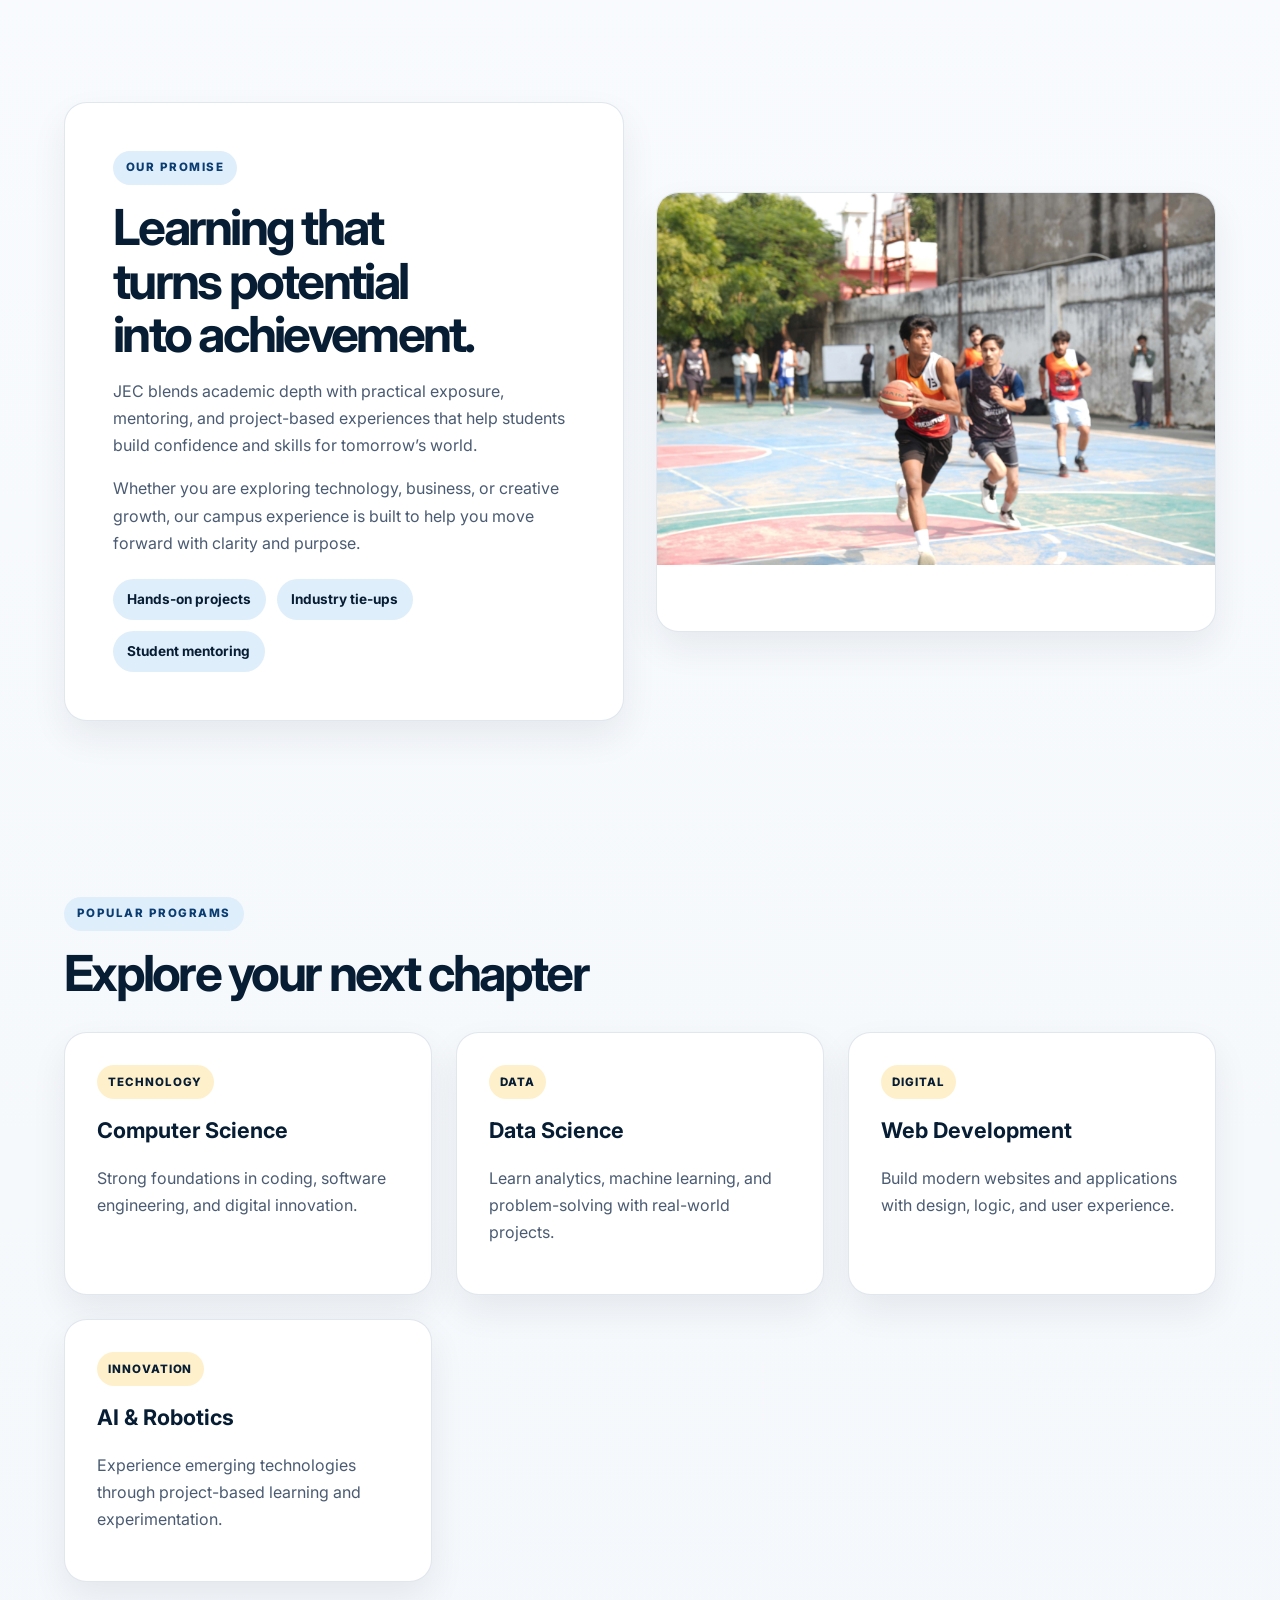
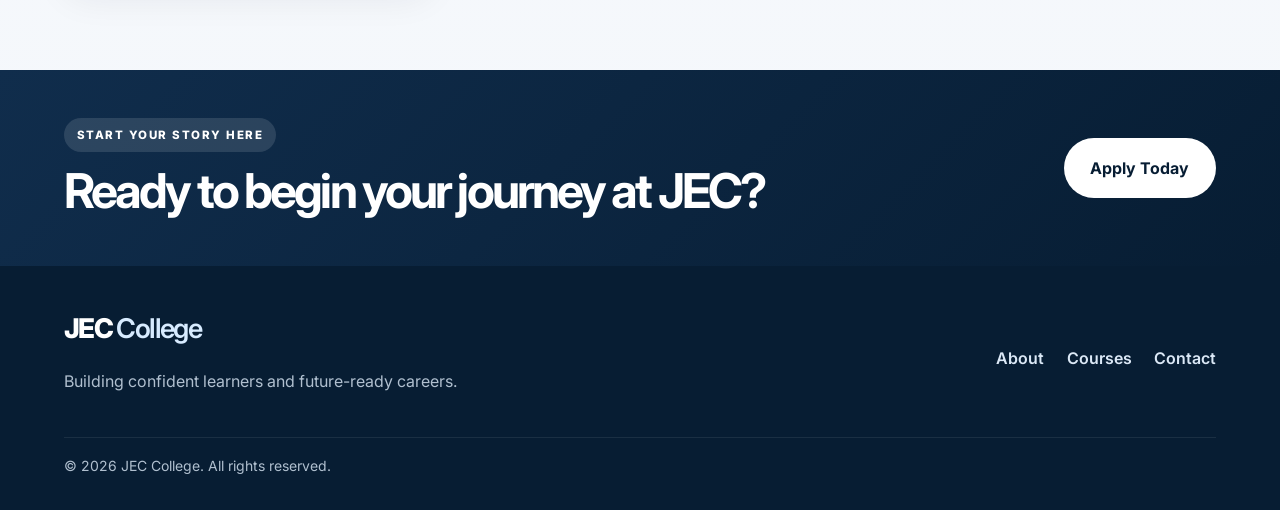
==== commit a99e4c60: "updated site" ====
--- a/index.html
+++ b/index.html
@@ -45,7 +45,7 @@
                 </ul>
             </div>
             <div class="hero-visual">
-                <img src="images/jeckukas-brand.webp" alt="Creative education and growth concept">
+                <img src="images/campus-building.jpg" alt="JEC Kukas campus building">
                 <div class="floating-card">
                     <strong>5000+</strong>
                     <span>Students shaped for success</span>
@@ -111,7 +111,7 @@
                 </div>
             </div>
             <div class="image-panel">
-                <img src="images/images.jpg" alt="College campus view">
+                <img src="images/campus-sports.jpg" alt="Students playing basketball on the JEC campus">
             </div>
         </section>
 
